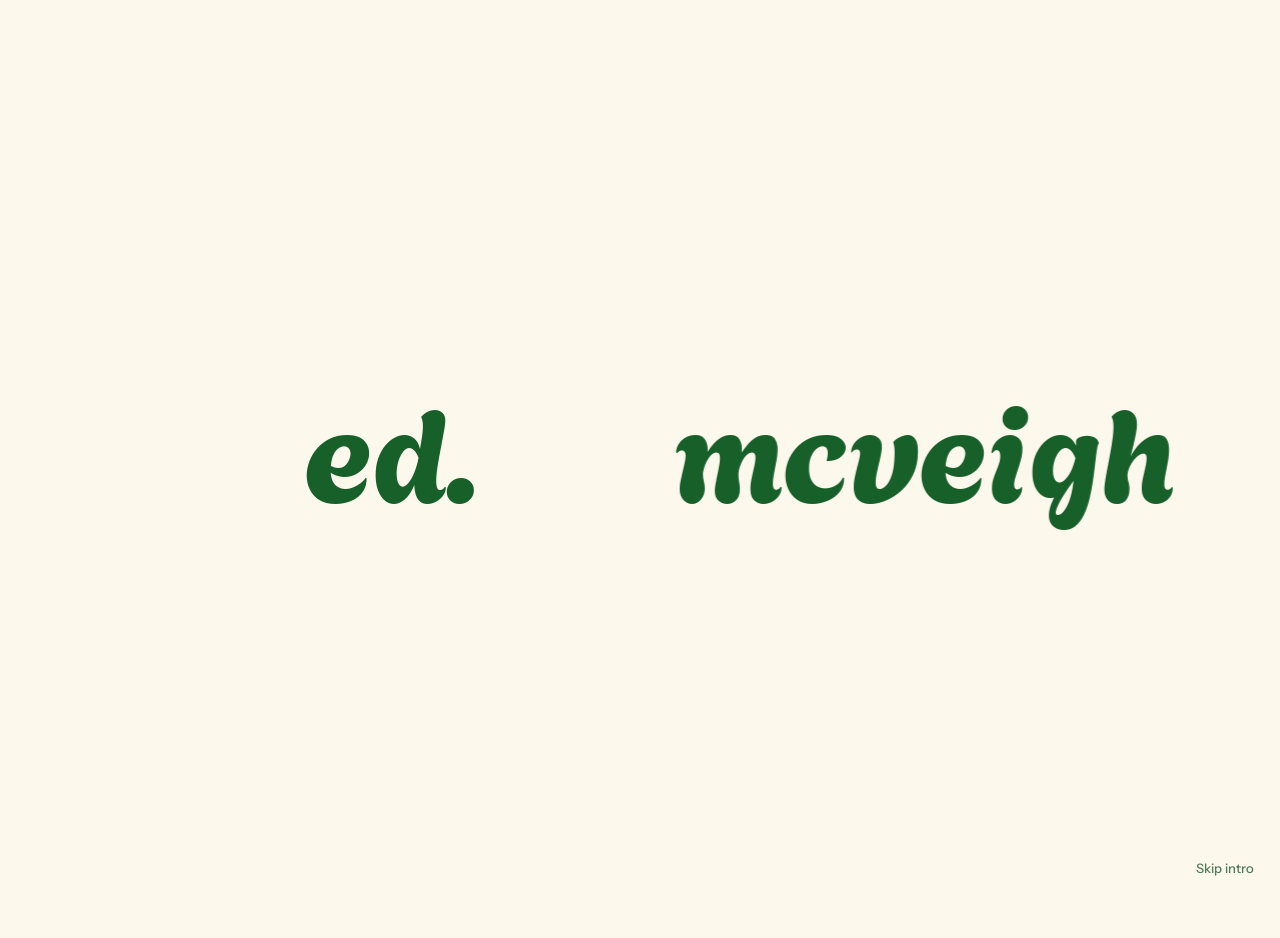
==== landing/index.html @ 10113ff4 "Links page: logo back to the size and spot the intro's flying e. used to park at Co-Authored-By: Cla" ====
<!doctype html>
<html lang="en">
<head>
<meta charset="utf-8">
<meta name="viewport" content="width=device-width, initial-scale=1, viewport-fit=cover">
<title>ed.mcveigh</title>
<meta name="description" content="ed.mcveigh: hand-drawn Philly stickers, original paintings and custom house portraits, made in Philadelphia.">
<link rel="icon" href="favicon.ico" sizes="any">
<link rel="icon" href="brand/favicon-32.png" type="image/png" sizes="32x32">
<link rel="apple-touch-icon" href="brand/apple-touch-icon.png">
<meta name="theme-color" content="#18602a">
<meta property="og:type" content="website">
<meta property="og:site_name" content="ed.mcveigh">
<meta property="og:title" content="ed.mcveigh">
<meta property="og:description" content="Hand-drawn Philly stickers, original paintings and custom house portraits. Made in Philadelphia.">
<meta property="og:url" content="https://edmcveigh.com/">
<meta property="og:image" content="https://edmcveigh.com/brand/og-image.png">
<meta property="og:image:width" content="1200">
<meta property="og:image:height" content="630">
<meta name="twitter:card" content="summary_large_image">
<style>:root{box-sizing:border-box;padding-top:env(safe-area-inset-top,0px);padding-bottom:env(safe-area-inset-bottom,0px)}[hidden]{display:none!important}</style>
<link rel="preconnect" href="https://fonts.googleapis.com">
<link rel="preconnect" href="https://fonts.gstatic.com" crossorigin>
<link rel="stylesheet" href="https://fonts.googleapis.com/css2?family=Agbalumo&family=Instrument+Sans:wght@400;500;600&display=swap">
<script>
  // hide the page content until the intro hands over (only when the intro will actually run)
  if (!matchMedia('(prefers-reduced-motion: reduce)').matches) document.documentElement.classList.add('intro');
  // pick light or dark before anything paints: saved choice, else the viewer's own setting
  (() => {
    let m = null;
    try { m = localStorage.getItem('edm-mode'); } catch (e) {}
    if (m !== 'light' && m !== 'dark') {
      const host = document.documentElement.getAttribute('data-theme');
      m = host === 'dark' || host === 'light' ? host : (matchMedia('(prefers-color-scheme: dark)').matches ? 'dark' : 'light');
    }
    document.documentElement.dataset.mode = m;
  })();
</script>
<style>
/* Layout: a single narrow column of link rows under a corner logo; the crash intro plays over it first. Brand look, single theme by choice. */
:root {
  --cream: #fcf8ec;                            /* page background */
  --ink: #18602a;                              /* lettering, borders, icons */
  --ink-soft: #4f7a58;
  --shadow: rgba(24, 96, 42, .16);
  --shadow-lift: rgba(24, 96, 42, .32);
  --line: #d9e3d2;
  --tint: #f1f1e0;
  --display: "Agbalumo", "Cooper Black", Georgia, serif;
  --ui: "Instrument Sans", system-ui, -apple-system, sans-serif;
  /* layout: the logo hugs the top-left corner; content starts indented to its right */
  --edge: clamp(20px, 4vw, 64px);              /* logo's distance from the page edge */
  --inset: clamp(18px, 6vw, 56px);            /* content always sits this far inside the logo / Philadelphia edges */
  --logo-h: clamp(44px, 4.5vw, 60px);          /* logo slot height; the e is ~82% of it */
  color-scheme: light;
}
/* dark mode: maroon and sky blue */
:root[data-mode="dark"] {
  --cream: #2b0610;
  --ink: #86d8ef;
  --ink-soft: #79b3c7;
  --line: #4a2230;
  --tint: #3a0d19;
  --shadow: rgba(0, 0, 0, .35);
  --shadow-lift: rgba(0, 0, 0, .55);
  color-scheme: dark;
}
* { box-sizing: border-box; }
html, body { margin: 0; }
body {
  background: var(--cream);
  color: var(--ink);
  font-family: var(--ui);
  font-size: 16px;
  line-height: 1.5;
  min-height: 100svh;
}
.intro body { overflow: hidden; }

header {
  display: flex; align-items: center; justify-content: space-between;
  padding-block: 22px 0; padding-inline: var(--edge);
}
.header-right { display: flex; align-items: center; gap: 14px; }
.mode {
  display: grid; place-items: center; width: 40px; height: 40px; padding: 0;
  border: 2px solid var(--ink); border-radius: 4px; background: transparent; color: var(--ink); cursor: pointer;
  transition: transform .2s cubic-bezier(.2,.7,.2,1), background .2s, color .2s;
}
.mode:hover, .mode:focus-visible { transform: translateY(-2px); background: var(--ink); color: var(--cream); outline: none; }
.mode svg { width: 20px; height: 20px; }
.mode .moon { display: block; } .mode .sun { display: none; }
:root[data-mode="dark"] .mode .moon { display: none; } :root[data-mode="dark"] .mode .sun { display: block; }
body { transition: background .35s ease, color .35s ease; }
.logo-slot { position: relative; display: block; height: var(--logo-h); width: calc(var(--logo-h) * 1.3); border-radius: 10px; }
.logo-slot:focus-visible { outline: 2px solid var(--ink); outline-offset: 6px; }
.logo-static {
  /* sized and centred like the intro's flying "e.": the e is ~82% of the slot's height (its ink is 0.53em tall),
     and the middle of its ink (0.708em below the top of the text box) sits on the slot's centre line */
  position: absolute; left: 50%; top: 50%; white-space: nowrap;
  font-family: var(--display); font-size: calc(var(--logo-h) * 0.82 / 0.53); line-height: 1; color: var(--ink); text-decoration: none;
  transform: translate(-50%, -0.67em);
}
.logo-static .e { display: inline-block; transform: rotate(-9deg); transform-origin: 10% 85%; }
.logo-static .d { display: inline-block; margin-left: 0.08em; transform: translateY(-0.095em); }
.place { font-size: 13px; letter-spacing: .08em; text-transform: uppercase; color: var(--ink-soft); }

/* content sits inside the logo/Philadelphia margins, centred on the page */
main {
  padding-inline: calc(var(--edge) + var(--inset)); padding-block: 40px 64px;
  display: flex; flex-direction: column; align-items: center; gap: 28px;
}
.who { width: 100%; max-width: 520px; }
@media (min-width: 600px) and (max-width: 1024px) { .who { max-width: min(520px, 60vw); } }
.who h1 {
  font-family: var(--display); font-weight: 400;
  font-size: clamp(34px, 8vw, 46px); line-height: 1.05; margin: 0 0 10px;
  text-wrap: balance;
}
.who p { margin: 0; color: var(--ink-soft); font-size: 17px; }

/* one shared column: every button is the same width, never narrower than the longest label */
.links { width: 100%; list-style: none; margin: 0; padding: 0; display: grid; grid-template-columns: minmax(max-content, 440px); justify-content: center; gap: 12px; max-width: 100%; }
.links a, .links .soon {
  display: grid; grid-template-columns: 1fr auto; align-items: center; gap: 4px 16px;
  padding: 16px 20px; border: 2px solid var(--ink); border-radius: 4px;
  white-space: nowrap;
  color: var(--ink); text-decoration: none; background: var(--cream);
  box-shadow: 0 2px 4px var(--shadow);
  transition: background .18s, color .18s, border-color .3s, transform .22s cubic-bezier(.2,.7,.2,1), box-shadow .22s cubic-bezier(.2,.7,.2,1);
}
.links a:hover, .links a:focus-visible { background: var(--ink); color: var(--cream); transform: translateY(-4px); box-shadow: 0 10px 18px -6px var(--shadow-lift); outline: none; }
.links a:active { transform: translateY(-1px); box-shadow: 0 2px 4px var(--shadow); }
.links a:hover .sub, .links a:focus-visible .sub { color: var(--cream); opacity: .8; }
.links .soon { border-style: dashed; box-shadow: none; opacity: .65; cursor: default; }
.links .label { font-weight: 600; font-size: 18px; min-width: 0; }
.links .sub { grid-column: 1; font-size: 14px; color: var(--ink-soft); }
.links .arrow { grid-row: 1 / span 2; grid-column: 2; font-size: 22px; transition: transform .18s; }
.links a:hover .arrow { transform: translateX(4px); }

@media (max-width: 480px) { .links a, .links .soon { padding-inline: 16px; gap: 4px 12px; } .links .sub { font-size: 13px; } .links .label { font-size: 17px; } }
@media (max-width: 380px) { :root { --edge: 16px; --inset: 12px; } .links a, .links .soon { padding-inline: 12px; gap: 4px 10px; } }

footer {
  display: flex; flex-direction: column; align-items: center; gap: 14px;
  font-size: 13px; color: var(--ink-soft); text-align: center;
  padding-block: 0 36px; padding-inline: var(--edge);
}
.social { list-style: none; margin: 0; padding: 0; display: flex; flex-wrap: wrap; justify-content: center; gap: 10px; }
.social a {
  display: grid; place-items: center; width: 44px; height: 44px; border-radius: 4px;
  color: var(--ink); text-decoration: none;
  transition: transform .2s cubic-bezier(.2,.7,.2,1), background .2s, color .2s;
}
.social svg { height: 22px; width: 22px; }
.social a:hover, .social a:focus-visible { transform: translateY(-3px); background: var(--ink); color: var(--cream); outline: none; }
.copy { margin: 0; }


/* content reveal after the intro */
.intro .reveal { opacity: 0; transform: translateY(16px); }
.reveal { transition: opacity .6s cubic-bezier(.2,.7,.2,1), transform .6s cubic-bezier(.2,.7,.2,1); transition-delay: calc(var(--d, 0) * 70ms); }
.intro.show .reveal { opacity: 1; transform: none; }
.intro .logo-static { visibility: hidden; }

/* intro layers */
.overlay { position: fixed; inset: 0; z-index: 20; background: var(--cream); overflow: hidden; transition: opacity .5s ease; }
.overlay.gone { opacity: 0; pointer-events: none; }
.word { position: absolute; left: 0; top: 0; font-family: var(--display); line-height: 1; letter-spacing: -0.01em; white-space: nowrap; color: var(--ink); }
.ch { display: inline-block; transform-origin: 50% 60%; will-change: transform, opacity; }
.spark { position: absolute; left: 0; top: 0; border-radius: 50%; background: var(--ink); pointer-events: none; }
.hero { position: absolute; left: 0; top: 0; z-index: 30; font-family: var(--display); line-height: 1; color: var(--ink); pointer-events: none; will-change: transform; }
.skip {
  position: fixed; right: 16px; bottom: calc(16px + env(safe-area-inset-bottom, 0px)); z-index: 40;
  font: 500 13px var(--ui); color: var(--ink-soft); background: transparent; border: 0; padding: 8px 10px; cursor: pointer;
}
.skip:focus-visible { outline: 2px solid var(--ink); border-radius: 8px; }
</style>
</head>
<body>


<header>
  <a class="logo-slot" id="logoSlot" href="#top" aria-label="ed.mcveigh, back to top">
    <span class="logo-static" id="logoStatic" aria-hidden="true"><span class="e">e</span><span class="d">.</span></span>
  </a>
  <div class="header-right reveal" style="--d:0">
    <button class="mode" id="modeToggle" type="button" aria-label="Switch to dark mode" title="Switch to dark mode">
      <svg class="moon" viewBox="0 0 24 24" aria-hidden="true"><path fill="currentColor" d="M20.5 14.6A8.5 8.5 0 0 1 9.4 3.5a8.5 8.5 0 1 0 11.1 11.1z"/></svg>
      <svg class="sun" viewBox="0 0 24 24" aria-hidden="true"><g fill="none" stroke="currentColor" stroke-width="2.2" stroke-linecap="round"><circle cx="12" cy="12" r="4.2" fill="currentColor" stroke="none"/><path d="M12 2.5v2.2M12 19.3v2.2M2.5 12h2.2M19.3 12h2.2M5.3 5.3l1.6 1.6M17.1 17.1l1.6 1.6M5.3 18.7l1.6-1.6M17.1 6.9l1.6-1.6"/></g></svg>
    </button>
    <span class="place">Philadelphia</span>
  </div>
</header>

<main id="top">
  <section class="who">
    <h1 class="reveal" style="--d:1">ed.mcveigh</h1>
    <p class="reveal" style="--d:2">Artist and designer. Hand-drawn stickers for your stuff, one-of-a-kind art for your walls.</p>
  </section>

  <ul class="links" id="links"></ul>
</main>

<footer class="reveal" style="--d:9">
  <ul class="social" aria-label="Elsewhere">
    <li><a href="https://www.instagram.com/ed.mcveigh/" target="_blank" rel="noopener" aria-label="Instagram" title="Instagram"><svg aria-hidden="true" focusable="false" fill="currentColor" xmlns="http://www.w3.org/2000/svg" viewBox="0 0 448 512"><!--! Font Awesome Free 6.7.2 by @fontawesome - https://fontawesome.com License - https://fontawesome.com/license/free (Icons: CC BY 4.0, Fonts: SIL OFL 1.1, Code: MIT License) Copyright 2024 Fonticons, Inc. --><path d="M224.1 141c-63.6 0-114.9 51.3-114.9 114.9s51.3 114.9 114.9 114.9S339 319.5 339 255.9 287.7 141 224.1 141zm0 189.6c-41.1 0-74.7-33.5-74.7-74.7s33.5-74.7 74.7-74.7 74.7 33.5 74.7 74.7-33.6 74.7-74.7 74.7zm146.4-194.3c0 14.9-12 26.8-26.8 26.8-14.9 0-26.8-12-26.8-26.8s12-26.8 26.8-26.8 26.8 12 26.8 26.8zm76.1 27.2c-1.7-35.9-9.9-67.7-36.2-93.9-26.2-26.2-58-34.4-93.9-36.2-37-2.1-147.9-2.1-184.9 0-35.8 1.7-67.6 9.9-93.9 36.1s-34.4 58-36.2 93.9c-2.1 37-2.1 147.9 0 184.9 1.7 35.9 9.9 67.7 36.2 93.9s58 34.4 93.9 36.2c37 2.1 147.9 2.1 184.9 0 35.9-1.7 67.7-9.9 93.9-36.2 26.2-26.2 34.4-58 36.2-93.9 2.1-37 2.1-147.8 0-184.8zM398.8 388c-7.8 19.6-22.9 34.7-42.6 42.6-29.5 11.7-99.5 9-132.1 9s-102.7 2.6-132.1-9c-19.6-7.8-34.7-22.9-42.6-42.6-11.7-29.5-9-99.5-9-132.1s-2.6-102.7 9-132.1c7.8-19.6 22.9-34.7 42.6-42.6 29.5-11.7 99.5-9 132.1-9s102.7-2.6 132.1 9c19.6 7.8 34.7 22.9 42.6 42.6 11.7 29.5 9 99.5 9 132.1s2.7 102.7-9 132.1z"/></svg></a></li>
    <li><a href="https://www.threads.com/@ed.mcveigh" target="_blank" rel="noopener" aria-label="Threads" title="Threads"><svg aria-hidden="true" focusable="false" fill="currentColor" xmlns="http://www.w3.org/2000/svg" viewBox="0 0 448 512"><!--! Font Awesome Free 6.7.2 by @fontawesome - https://fontawesome.com License - https://fontawesome.com/license/free (Icons: CC BY 4.0, Fonts: SIL OFL 1.1, Code: MIT License) Copyright 2024 Fonticons, Inc. --><path d="M331.5 235.7c2.2 .9 4.2 1.9 6.3 2.8c29.2 14.1 50.6 35.2 61.8 61.4c15.7 36.5 17.2 95.8-30.3 143.2c-36.2 36.2-80.3 52.5-142.6 53h-.3c-70.2-.5-124.1-24.1-160.4-70.2c-32.3-41-48.9-98.1-49.5-169.6V256v-.2C17 184.3 33.6 127.2 65.9 86.2C102.2 40.1 156.2 16.5 226.4 16h.3c70.3 .5 124.9 24 162.3 69.9c18.4 22.7 32 50 40.6 81.7l-40.4 10.8c-7.1-25.8-17.8-47.8-32.2-65.4c-29.2-35.8-73-54.2-130.5-54.6c-57 .5-100.1 18.8-128.2 54.4C72.1 146.1 58.5 194.3 58 256c.5 61.7 14.1 109.9 40.3 143.3c28 35.6 71.2 53.9 128.2 54.4c51.4-.4 85.4-12.6 113.7-40.9c32.3-32.2 31.7-71.8 21.4-95.9c-6.1-14.2-17.1-26-31.9-34.9c-3.7 26.9-11.8 48.3-24.7 64.8c-17.1 21.8-41.4 33.6-72.7 35.3c-23.6 1.3-46.3-4.4-63.9-16c-20.8-13.8-33-34.8-34.3-59.3c-2.5-48.3 35.7-83 95.2-86.4c21.1-1.2 40.9-.3 59.2 2.8c-2.4-14.8-7.3-26.6-14.6-35.2c-10-11.7-25.6-17.7-46.2-17.8H227c-16.6 0-39 4.6-53.3 26.3l-34.4-23.6c19.2-29.1 50.3-45.1 87.8-45.1h.8c62.6 .4 99.9 39.5 103.7 107.7l-.2 .2zm-156 68.8c1.3 25.1 28.4 36.8 54.6 35.3c25.6-1.4 54.6-11.4 59.5-73.2c-13.2-2.9-27.8-4.4-43.4-4.4c-4.8 0-9.6 .1-14.4 .4c-42.9 2.4-57.2 23.2-56.2 41.8l-.1 .1z"/></svg></a></li>
    <li><a href="https://www.facebook.com/ed.mcveigh.9" target="_blank" rel="noopener" aria-label="Facebook" title="Facebook"><svg aria-hidden="true" focusable="false" fill="currentColor" xmlns="http://www.w3.org/2000/svg" viewBox="0 0 320 512"><!--! Font Awesome Free 6.7.2 by @fontawesome - https://fontawesome.com License - https://fontawesome.com/license/free (Icons: CC BY 4.0, Fonts: SIL OFL 1.1, Code: MIT License) Copyright 2024 Fonticons, Inc. --><path d="M80 299.3V512H196V299.3h86.5l18-97.8H196V166.9c0-51.7 20.3-71.5 72.7-71.5c16.3 0 29.4 .4 37 1.2V7.9C291.4 4 256.4 0 236.2 0C129.3 0 80 50.5 80 159.4v42.1H14v97.8H80z"/></svg></a></li>
    <li><a href="https://www.etsy.com/shop/EdMcveighArt" target="_blank" rel="noopener" aria-label="Etsy" title="Etsy"><svg aria-hidden="true" focusable="false" fill="currentColor" xmlns="http://www.w3.org/2000/svg" viewBox="0 0 384 512"><!--! Font Awesome Free 6.7.2 by @fontawesome - https://fontawesome.com License - https://fontawesome.com/license/free (Icons: CC BY 4.0, Fonts: SIL OFL 1.1, Code: MIT License) Copyright 2024 Fonticons, Inc. --><path d="M384 348c-1.75 10.75-13.75 110-15.5 132-117.879-4.299-219.895-4.743-368.5 0v-25.5c45.457-8.948 60.627-8.019 61-35.25 1.793-72.322 3.524-244.143 0-322-1.029-28.46-12.13-26.765-61-36v-25.5c73.886 2.358 255.933 8.551 362.999-3.75-3.5 38.25-7.75 126.5-7.75 126.5H332C320.947 115.665 313.241 68 277.25 68h-137c-10.25 0-10.75 3.5-10.75 9.75V241.5c58 .5 88.5-2.5 88.5-2.5 29.77-.951 27.56-8.502 40.75-65.251h25.75c-4.407 101.351-3.91 61.829-1.75 160.25H257c-9.155-40.086-9.065-61.045-39.501-61.5 0 0-21.5-2-88-2v139c0 26 14.25 38.25 44.25 38.25H263c63.636 0 66.564-24.996 98.751-99.75H384z"/></svg></a></li>
  </ul>
  <p class="copy" id="policiesLine" hidden><a id="policiesLink" href="https://shop.edmcveigh.com/#policies" style="color:inherit">Shop policies</a></p>
  <p class="copy">© ed.mcveigh · Icons by <a href="https://fontawesome.com" target="_blank" rel="noopener" style="color:inherit">Font Awesome</a></p>
</footer>

<script>
/* ---------- Your links: replace each "#" with the real address ---------- */
// The shop's address. While previewing on the pages.dev address, links go to the preview shop instead.
// ---- The one switch: false = links go to Etsy (today). Set to true when shop.edmcveigh.com launches. ----
const SHOP_LIVE = false;

const SHOP = location.hostname.endsWith('pages.dev') ? 'https://edmcveigh-shop.pages.dev' : 'https://shop.edmcveigh.com';
const ETSY = 'https://www.etsy.com/shop/EdMcveighArt';
if (SHOP_LIVE) {
  document.getElementById('policiesLink').href = SHOP + '/#policies';
  document.getElementById('policiesLine').hidden = false;
}

const LINKS = SHOP_LIVE ? [
  { label: 'Sticker shop',    sub: 'Glossy, waterproof, die-cut',         href: SHOP + '/#stickers' },
  { label: 'Original art',    sub: 'One-of-a-kind gouache paintings',     href: SHOP + '/#originals' },
  { label: 'House portraits', sub: 'Commission a portrait of your home',  href: SHOP + '/#portraits' },
  { label: 'Shop on Etsy',    sub: 'Prefer Etsy? Same stickers and art',  href: ETSY, external: true },
  { label: 'Wholesale',       sub: 'Faire · for shops and stockists',     href: 'https://faire.com/direct/edmcveighart', external: true },
  // not live yet: set soon to false (or delete the line) once design.edmcveigh.com is up
  { label: 'Portfolio',       sub: 'Design work · coming soon',           href: 'https://design.edmcveigh.com', soon: true },
] : [
  { label: 'Sticker shop',    sub: 'Etsy · glossy, waterproof, die-cut',  href: ETSY + '?section_id=60578830', external: true },
  { label: 'Original art',    sub: 'Etsy · one-of-a-kind pieces',         href: ETSY + '?section_id=52131764', external: true },
  { label: 'House portraits', sub: 'Commission a portrait of your home',  href: 'https://www.etsy.com/listing/4587496463', external: true },
  { label: 'Wholesale',       sub: 'Faire · for shops and stockists',     href: 'https://faire.com/direct/edmcveighart', external: true },
  { label: 'Portfolio',       sub: 'Design work · coming soon',           href: 'https://design.edmcveigh.com', soon: true },
];

const list = document.getElementById('links');
LINKS.forEach((l, i) => {
  const li = document.createElement('li');
  li.className = 'reveal'; li.style.setProperty('--d', 3 + i);
  li.innerHTML = l.soon
    ? `<span class="soon" aria-disabled="true"><span class="label"></span><span class="sub"></span><span class="arrow" aria-hidden="true">·</span></span>`
    : `<a href="${l.href}"${l.external ? ' target="_blank" rel="noopener"' : ''}><span class="label"></span><span class="sub"></span><span class="arrow" aria-hidden="true">→</span></a>`;
  li.querySelector('.label').textContent = l.label;
  li.querySelector('.sub').textContent = l.sub;
  list.appendChild(li);
});

/* ---------- Light / dark toggle ---------- */
(() => {
  const btn = document.getElementById('modeToggle');
  const root = document.documentElement;
  const label = () => {
    const next = root.dataset.mode === 'dark' ? 'light' : 'dark';
    btn.setAttribute('aria-label', `Switch to ${next} mode`); btn.title = `Switch to ${next} mode`;
  };
  label();
  btn.addEventListener('click', () => {
    root.dataset.mode = root.dataset.mode === 'dark' ? 'light' : 'dark';
    try { localStorage.setItem('edm-mode', root.dataset.mode); } catch (e) {}
    label();
  });
})();

/* ---------- Intro: the crash, then "e." flies up into the logo spot ---------- */
(() => {
  const root = document.documentElement;
  if (!root.classList.contains('intro')) return;

  const slot = document.getElementById('logoSlot');
  const logoStatic = document.getElementById('logoStatic');
  const rand = (a, b) => a + Math.random() * (b - a);
  const kick = m => (Math.random() < 0.5 ? -1 : 1) * rand(0.4 * m, m);
  const clamp = (v, a, b) => Math.max(a, Math.min(b, v));
  const easeOut = x => 1 - Math.pow(1 - x, 3);
  const easeInOut = x => x < 0.5 ? 4 * x * x * x : 1 - Math.pow(-2 * x + 2, 3) / 2;
  const knock = (u, amp) => u <= 0 ? 0 : (u < 0.03 ? -amp * u / 0.03 : -amp * Math.exp(-11 * (u - 0.03)) * Math.cos(20 * (u - 0.03)));
  const squash = (u, amt) => u <= 0 ? 0 : amt * Math.exp(-22 * u);
  const env = (u, k) => u <= 0 ? 0 : (u < 0.025 ? u / 0.025 : Math.exp(-k * (u - 0.025)));
  const set = (el, x, y, r, sx, sy, o = 1) => { el.style.transform = `translate(${x}px, ${y}px) rotate(${r}deg) scale(${sx}, ${sy})`; el.style.opacity = o; };

  // timeline in animation seconds (real = anim / SPEED)
  const SPEED = 0.75;
  const A = 0.35, B = 0.72, C = 0.86, D = 1.04, E = 1.15, Ex = E + 0.07;
  const F0 = E + 0.95, F1 = F0 + 0.6;    // fly to the corner
  const EG = 1.4, TILT = 9, ZC = 1.7;    // e grows at impact; group zoom while centred

  const overlay = document.createElement('div'); overlay.className = 'overlay';
  const word = document.createElement('div'); word.className = 'word'; word.setAttribute('aria-hidden', 'true');
  overlay.appendChild(word);
  const hero = document.createElement('div'); hero.className = 'hero'; hero.setAttribute('aria-hidden', 'true');
  const skip = document.createElement('button'); skip.className = 'skip'; skip.type = 'button'; skip.textContent = 'Skip intro';
  document.body.append(overlay, hero, skip);

  let letters, sparks = [], st, raf = 0, finished = false;

  function finish() {
    if (finished) return; finished = true;
    cancelAnimationFrame(raf);
    overlay.remove(); skip.remove();
    // the animated "e." has landed exactly where the header logo sits, so swap to the real one
    hero.remove(); logoStatic.style.visibility = 'visible';
    root.classList.add('show');
    setTimeout(() => root.classList.remove('intro'), 1200);
  }
  skip.addEventListener('click', finish);

  function setup() {
    const vw = innerWidth, vh = innerHeight;
    const fs = Math.min(132, (vw - 40) / 6.6, vh / 5);
    word.style.fontSize = fs + 'px';
    const text = 'ed.mcveigh', chars = [...text], dotIdx = chars.indexOf('.');
    letters = chars.map((ch, i) => {
      const el = document.createElement('span'); el.className = 'ch'; el.textContent = ch; word.appendChild(el);
      return { el, role: i === 0 ? 'keep' : i === dotIdx ? 'dot' : i > dotIdx ? 'tail' : 'fly' };
    });
    const ww = word.getBoundingClientRect().width;
    word.style.left = (vw - ww) / 2 + 'px';
    word.style.top = (vh / 2 - fs * 0.55) + 'px';

    const keep = letters[0], dot = letters[dotIdx], firstTail = letters[dotIdx + 1];
    const hitR = firstTail.el.getBoundingClientRect();
    const hit = { x: hitR.left, y: hitR.top + hitR.height * 0.55 };
    letters.forEach((l, i) => {
      const r = l.el.getBoundingClientRect();
      const ang = Math.atan2(r.top + r.height / 2 - hit.y + rand(-0.6, 0.6) * fs, r.left + r.width / 2 - hit.x) + rand(-1.6, 1.6);
      const v = rand(8, 17) * fs;
      l.vx = Math.cos(ang) * v; l.vy = Math.sin(ang) * v - rand(2, 6) * fs;
      l.vr = rand(-650, 650); l.grow = rand(-0.25, 0.45);
      l.j1 = { x: kick(0.11), y: kick(0.22), r: kick(22) };
      l.j2 = { x: kick(0.12), y: kick(0.24), r: kick(26) };
      l.cdir = i > dotIdx ? -(i - dotIdx) : (dotIdx - i);
      l.px = l.py = l.pr = 0;
    });

    // "e." moves into its own layer so it can zoom and fly without dragging the other letters along
    hero.style.fontSize = fs + 'px';
    hero.style.left = word.style.left; hero.style.top = word.style.top;
    const w0 = word.getBoundingClientRect();
    [keep, dot].forEach(l => {
      const r = l.el.getBoundingClientRect(), c = l.el.cloneNode(true);
      c.style.position = 'absolute'; c.style.left = (r.left - w0.left) + 'px'; c.style.top = (r.top - w0.top) + 'px';
      hero.appendChild(c); l.el.style.visibility = 'hidden'; l.el = c;
    });
    const kr = keep.el.getBoundingClientRect(), dotLeft = dot.el.getBoundingClientRect().left;
    const dotTarget = gr => (kr.left + kr.width * gr * 0.97 + fs * 0.06 * gr) - dotLeft;
    const dotLift = kr.width * EG * Math.sin(TILT * Math.PI / 180) * 0.75 + fs * 0.03;
    keep.el.style.transformOrigin = '10% 85%'; dot.el.style.transformOrigin = '0% 85%';

    // where "e." sits at rest, so zooms and flights can aim at its centre
    set(keep.el, 0, 0, -TILT, EG, EG); set(dot.el, dotTarget(EG), -dotLift, 0, EG, EG);
    const a = keep.el.getBoundingClientRect(), b = dot.el.getBoundingClientRect(), hr = hero.getBoundingClientRect();
    const cx = (Math.min(a.left, b.left) + Math.max(a.right, b.right)) / 2;
    const cy = (Math.min(a.top, b.top) + Math.max(a.bottom, b.bottom)) / 2;
    keep.el.style.transform = dot.el.style.transform = '';
    hero.style.transformOrigin = `${cx - hr.left}px ${cy - hr.top}px`;

    // the text box sits off the visible ink; these ratios (measured from the font) re-centre on the ink
    const ink = s => ({ x: 0.058 * fs * EG * s, y: 0.207 * fs * EG * s, h: 0.53 * fs * EG * s });
    st = { fs, S: fs * 1.5, S2: fs * 0.6, g: fs * 9, hit, keep, dot, dotTarget, dotLift, cx, cy, ink, fired1: false, fired2: false, landed: false };
  }

  // Where the flying "e" must end up: exactly on top of the header's (hidden) logo e,
  // so swapping one for the other at the end is invisible (same as the shop's intro).
  function measureLanding() {
    const logoE = logoStatic.querySelector('.e');
    const sL = parseFloat(getComputedStyle(logoStatic).fontSize) / (st.fs * EG);
    const before = hero.style.transform;
    hero.style.transform = `translate(0px, 0px) scale(${sL})`;
    const a = st.keep.el.getBoundingClientRect(), b = logoE.getBoundingClientRect();
    hero.style.transform = before;
    return { x: b.left - a.left, y: b.top - a.top, s: sL };
  }
  // transform for the hero: k = 0 → centred big, k = 1 → parked on the header logo
  function heroTarget(k) {
    const { cx, cy, ink } = st;
    const cT = { x: innerWidth / 2 - ink(ZC).x - cx, y: innerHeight / 2 - ink(ZC).y - cy, s: ZC };
    if (k <= 0) return cT;
    const lT = st.landing || (st.landing = measureLanding());
    return { x: cT.x + (lT.x - cT.x) * k, y: cT.y + (lT.y - cT.y) * k, s: cT.s + (lT.s - cT.s) * k };
  }
  function placeHero(k) { const t = heroTarget(k); hero.style.transform = `translate(${t.x}px, ${t.y}px) scale(${t.s})`; }

  function burst(n, power) {
    for (let i = 0; i < n; i++) {
      const el = document.createElement('div'); el.className = 'spark';
      const size = rand(0.04, 0.13) * st.fs * power; el.style.width = el.style.height = size + 'px';
      overlay.appendChild(el);
      const a = rand(0, Math.PI * 2), v = rand(4, 13) * st.fs * power;
      sparks.push({ el, x: st.hit.x - size / 2, y: st.hit.y - size / 2, vx: Math.cos(a) * v, vy: Math.sin(a) * v, t0: null, life: rand(0.35, 0.7) });
    }
  }

  function frame(t) {
    const { fs, S, S2, g, dotTarget, dotLift } = st;
    const u1 = t - C, u2 = t - E;
    if (!st.fired1 && t >= C) { st.fired1 = true; burst(5, 0.6); }
    if (!st.fired2 && t >= E) { st.fired2 = true; burst(13, 0.8); }

    let tailX = 0;
    if (t >= A && t < B) tailX = S * easeOut((t - A) / (B - A));
    else if (t >= B && t < C) tailX = S * (1 - Math.pow((t - B) / (C - B), 3));
    else if (t >= C && t < D) tailX = S2 * easeOut((t - C) / (D - C));
    else if (t >= D && t < E) tailX = S2 * (1 - Math.pow((t - D) / (E - D), 2.5));

    const headX = knock(u1, fs * 0.09) * (t < E ? 1 : 0) + knock(u2, fs * 0.2);
    const sq = Math.max(squash(u1, 0.14) * (t < E ? 1 : 0), squash(u2, 0.24));
    const gv = u2 - 0.06;
    const grow = gv > 0 ? 1 + (EG - 1) * (1 - Math.exp(-6 * gv) * Math.cos(11 * gv)) : 1;
    const gp = (grow - 1) / (EG - 1);

    const shake = (u1 > 0 && t < E ? 3 * Math.exp(-16 * u1) : 0) + (u2 > 0 ? 7 * Math.exp(-10 * u2) : 0);
    overlay.style.transform = shake > 0.3 ? `translate(${rand(-1, 1) * shake}px, ${rand(-1, 1) * shake}px)` : '';

    const e1 = env(u1, 5), e2 = env(u2, 8), comp = fs * (0.14 * e1 + 0.2 * e2);
    letters.forEach(l => {
      const j = { x: (l.j1.x * e1 + l.j2.x * e2) * fs + comp * l.cdir, y: (l.j1.y * e1 + l.j2.y * e2) * fs, r: l.j1.r * e1 + l.j2.r * e2 };
      if (l.role === 'keep') { set(l.el, headX + j.x, j.y, headX / fs * 5 + j.r - TILT * gp, (1 - sq) * grow, (1 + sq * 0.7) * grow); return; }
      if (l.role === 'dot') {
        const f = u2 > 0.1 ? 1 - Math.exp(-8 * (u2 - 0.1)) * Math.cos(9 * (u2 - 0.1)) : 0;
        set(l.el, headX + dotTarget(grow) * f + j.x, j.y - dotLift * clamp(gp, 0, 1.1) * f, j.r * 0.5, (1 - sq) * grow, (1 + sq * 0.7) * grow); return;
      }
      if (t < Ex) {
        const base = l.role === 'tail' ? tailX : headX;
        const tsq = l.role === 'tail' ? Math.max(squash(u1, 0.25), squash(u2, 0.3)) : sq;
        l.px = base + j.x; l.py = j.y; l.pr = j.r;
        set(l.el, l.px, l.py, l.pr, 1 - tsq, 1 + tsq * 0.6); return;
      }
      const u = t - Ex, sc = 1 + l.grow * clamp(u * 2, 0, 1);
      set(l.el, l.px + l.vx * u, l.py + l.vy * u + 0.5 * g * u * u, l.pr + l.vr * u, sc, sc, clamp(1.6 - u * 1.6, 0, 1));
    });
    sparks.forEach(p => {
      if (p.t0 === null) p.t0 = t;
      const u = t - p.t0, k = Math.exp(-3 * u);
      set(p.el, p.x + p.vx * (1 - k) / 3, p.y + p.vy * (1 - k) / 3 + 0.5 * g * u * u, 0, 1, 1, clamp(1 - u / p.life, 0, 1));
    });

    // "e." punches to the centre on the second impact…
    const v = u2 - 0.1;
    if (v > 0 && t < F0) {
      const c = heroTarget(0);
      const kp = 1 - (1 + 11 * v) * Math.exp(-11 * v);
      const ks = 1 - Math.exp(-7 * v) * Math.cos(10 * v);
      hero.style.transform = `translate(${c.x * kp}px, ${c.y * kp}px) scale(${1 + (c.s - 1) * ks})`;
    }
    // …then flies up into the corner as the page arrives
    if (t >= F0) {
      const k = easeInOut(clamp((t - F0) / (F1 - F0), 0, 1));
      placeHero(k);
      if (!overlay.classList.contains('gone')) { overlay.classList.add('gone'); root.classList.add('show'); }
      if (k >= 1) { st.landed = true; finish(); return false; }
    }
    return true;
  }

  function start() {
    scrollTo(0, 0);
    setup();
    const t0 = performance.now();
    const loop = now => {
      if (finished) return;
      if (frame((now - t0) / 1000 * SPEED)) raf = requestAnimationFrame(loop);
    };
    raf = requestAnimationFrame(loop);
  }

  const fontReady = document.fonts ? document.fonts.load('80px Agbalumo') : Promise.resolve();
  Promise.race([fontReady, new Promise(r => setTimeout(r, 2000))]).then(() => setTimeout(start, 350));
})();
</script>
<script src="spin-logo.js"></script>
<script>edmSpinLogo(document.getElementById('logoSlot'), document.getElementById('logoStatic'));</script>
</body>
</html>
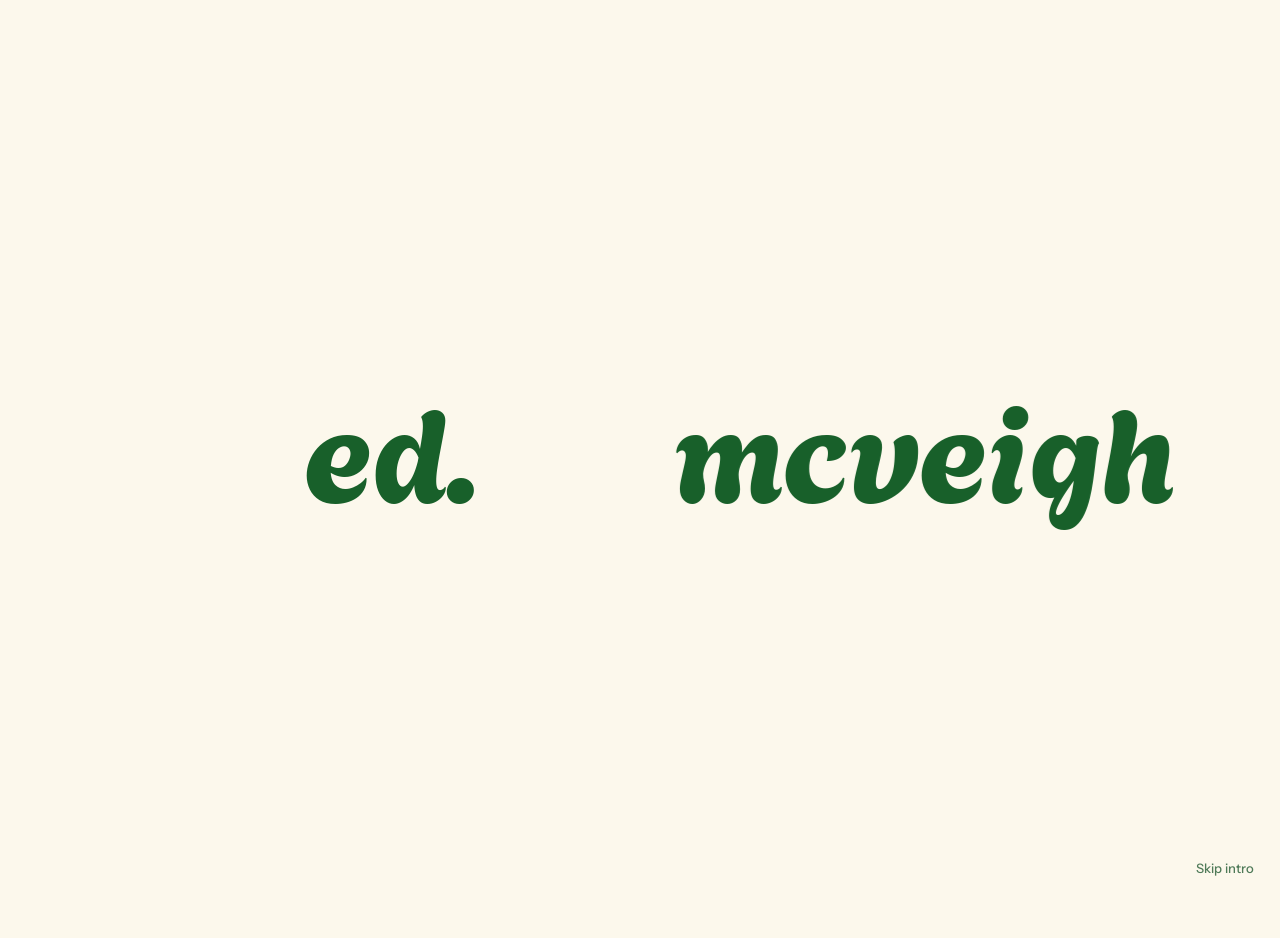
==== commit 913045f3: "Portrait-first front page, guided portrait checkout, cart and checkout hardening, About text - Front" ====
--- a/landing/index.html
+++ b/landing/index.html
@@ -92,7 +92,7 @@
 .mode .moon { display: block; } .mode .sun { display: none; }
 :root[data-mode="dark"] .mode .moon { display: none; } :root[data-mode="dark"] .mode .sun { display: block; }
 body { transition: background .35s ease, color .35s ease; }
-.logo-slot { position: relative; display: block; height: var(--logo-h); width: calc(var(--logo-h) * 1.3); border-radius: 10px; }
+.logo-slot { position: relative; display: block; height: var(--logo-h); width: calc(var(--logo-h) * 1.3); border-radius: 4px; }
 .logo-slot:focus-visible { outline: 2px solid var(--ink); outline-offset: 6px; }
 .logo-static {
   /* sized and centred like the intro's flying "e.": the e is ~82% of the slot's height (its ink is 0.53em tall),
@@ -174,7 +174,7 @@
   position: fixed; right: 16px; bottom: calc(16px + env(safe-area-inset-bottom, 0px)); z-index: 40;
   font: 500 13px var(--ui); color: var(--ink-soft); background: transparent; border: 0; padding: 8px 10px; cursor: pointer;
 }
-.skip:focus-visible { outline: 2px solid var(--ink); border-radius: 8px; }
+.skip:focus-visible { outline: 2px solid var(--ink); border-radius: 4px; }
 </style>
 </head>
 <body>
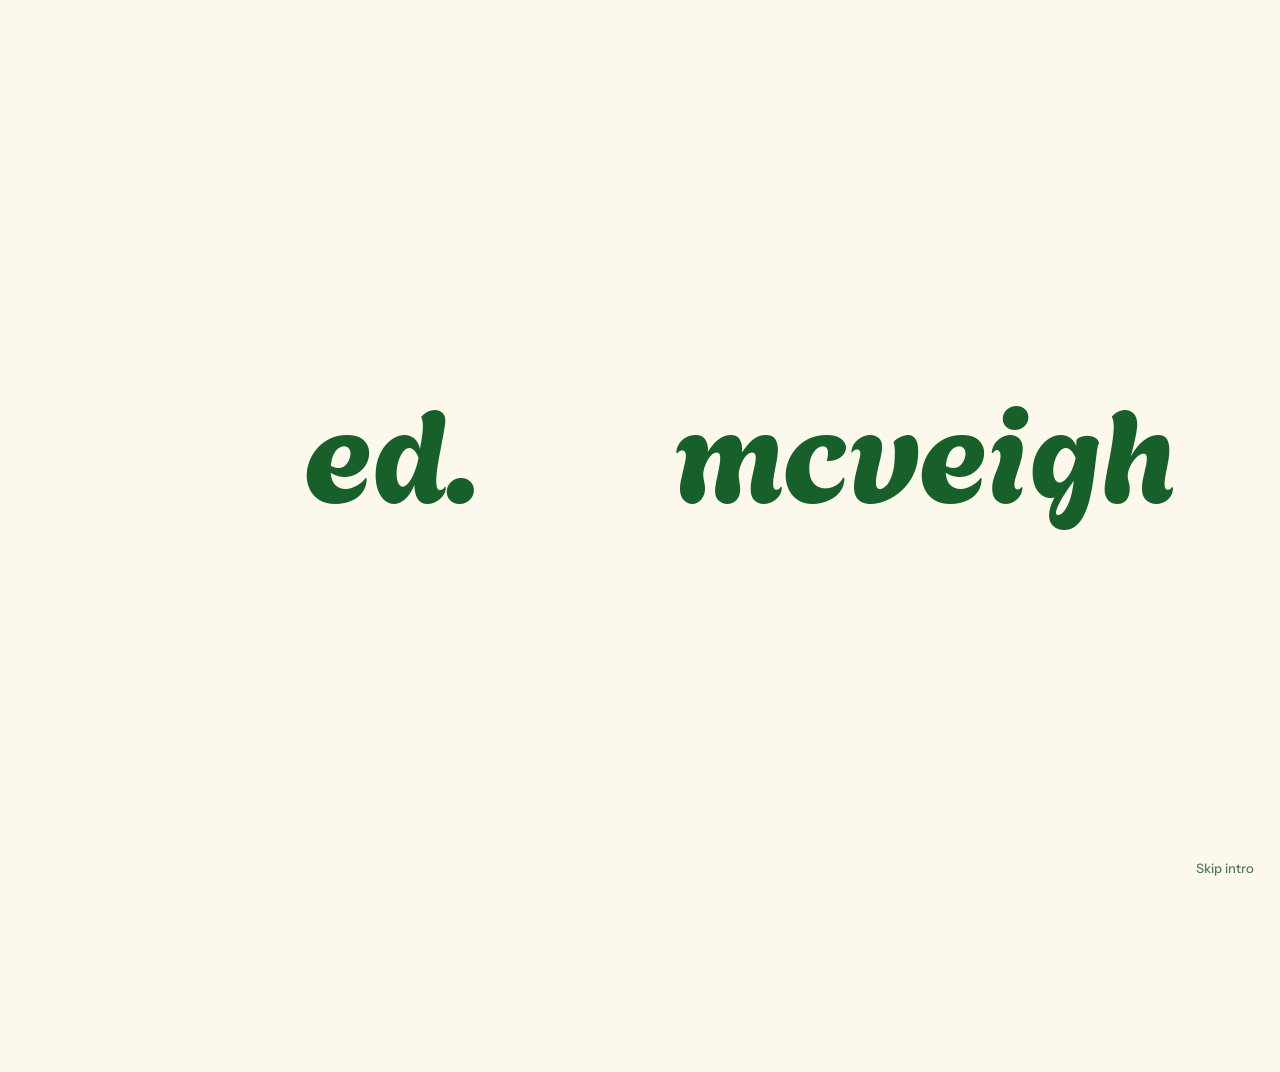
==== commit e1da2545: "Launch: shop indexable, pages.dev redirects to shop.edmcveigh.com, links page points to the shop Co-" ====
--- a/landing/index.html
+++ b/landing/index.html
@@ -216,8 +216,10 @@
 <script>
 /* ---------- Your links: replace each "#" with the real address ---------- */
 // The shop's address. While previewing on the pages.dev address, links go to the preview shop instead.
-// ---- The one switch: false = links go to Etsy (today). Set to true when shop.edmcveigh.com launches. ----
-const SHOP_LIVE = false;
+// ---- The one switch: true = links go to shop.edmcveigh.com (live since Oct 15 2026); false = back to Etsy. ----
+const SHOP_LIVE = true;
+// House portraits: false = the Etsy listing, true = the shop's portrait page.
+const PORTRAITS_ON_SHOP = false;
 
 const SHOP = location.hostname.endsWith('pages.dev') ? 'https://edmcveigh-shop.pages.dev' : 'https://shop.edmcveigh.com';
 const ETSY = 'https://www.etsy.com/shop/EdMcveighArt';
@@ -229,7 +231,7 @@
 const LINKS = SHOP_LIVE ? [
   { label: 'Sticker shop',    sub: 'Glossy, waterproof, die-cut',         href: SHOP + '/#stickers' },
   { label: 'Original art',    sub: 'One-of-a-kind gouache paintings',     href: SHOP + '/#originals' },
-  { label: 'House portraits', sub: 'Commission a portrait of your home',  href: SHOP + '/#portraits' },
+  { label: 'House portraits', sub: 'Commission a portrait of your home',  ...(PORTRAITS_ON_SHOP ? { href: SHOP + '/#portraits' } : { href: 'https://www.etsy.com/listing/4587496463', external: true }) },
   { label: 'Shop on Etsy',    sub: 'Prefer Etsy? Same stickers and art',  href: ETSY, external: true },
   { label: 'Wholesale',       sub: 'Faire · for shops and stockists',     href: 'https://faire.com/direct/edmcveighart', external: true },
   // not live yet: set soon to false (or delete the line) once design.edmcveigh.com is up
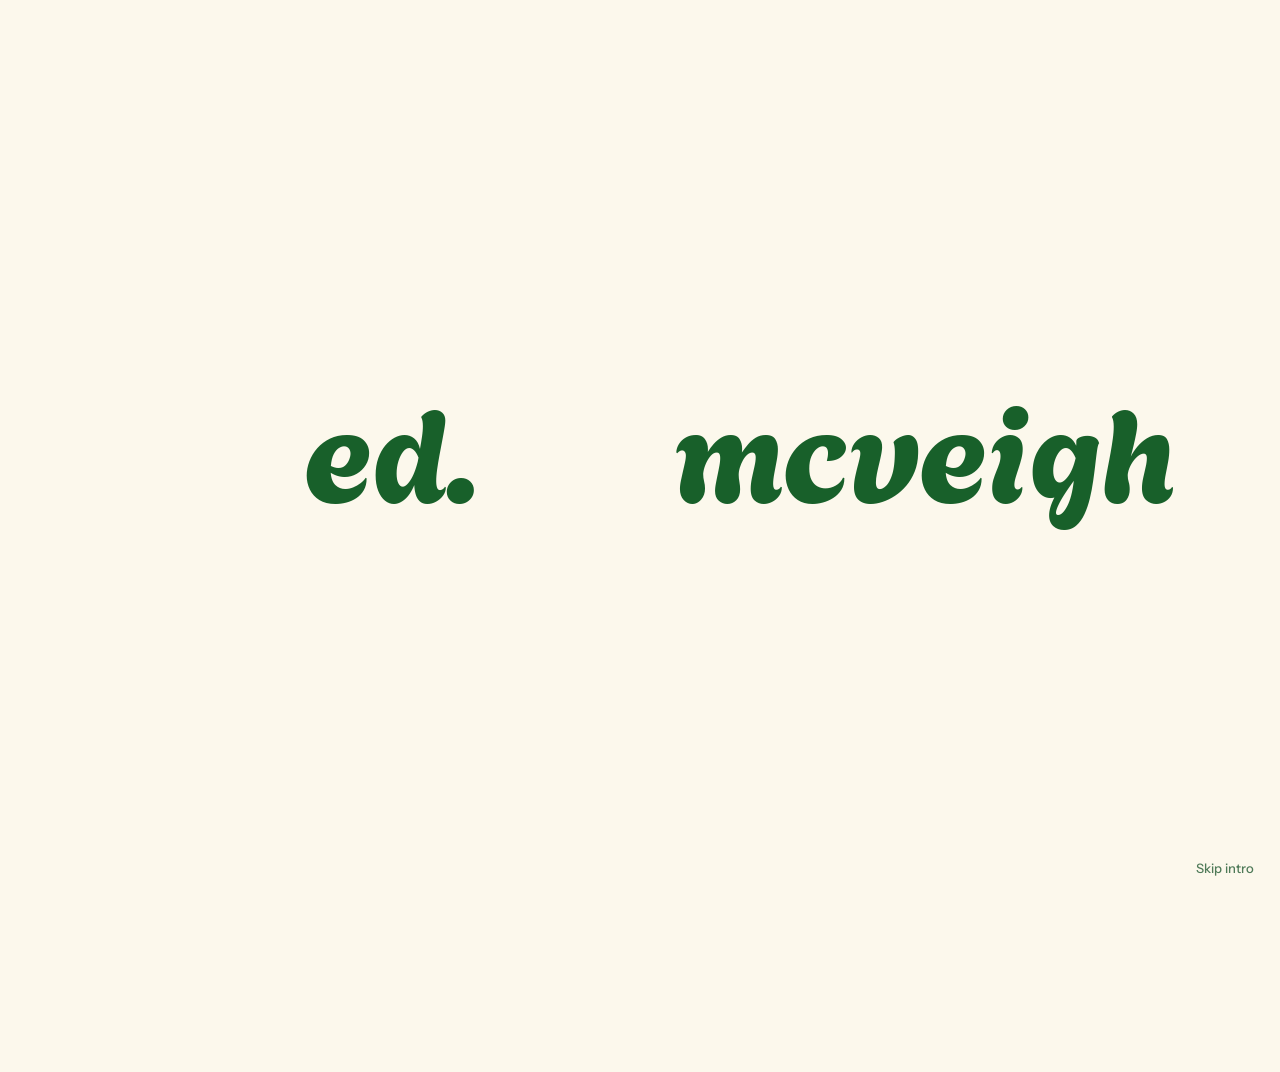
==== commit 76d9cc52: "Links page: House portraits goes to the shop's portrait page Co-Authored-By: Claude Opus 5.5 <norepl" ====
--- a/landing/index.html
+++ b/landing/index.html
@@ -219,7 +219,7 @@
 // ---- The one switch: true = links go to shop.edmcveigh.com (live since Oct 15 2026); false = back to Etsy. ----
 const SHOP_LIVE = true;
 // House portraits: false = the Etsy listing, true = the shop's portrait page.
-const PORTRAITS_ON_SHOP = false;
+const PORTRAITS_ON_SHOP = true;
 
 const SHOP = location.hostname.endsWith('pages.dev') ? 'https://edmcveigh-shop.pages.dev' : 'https://shop.edmcveigh.com';
 const ETSY = 'https://www.etsy.com/shop/EdMcveighArt';
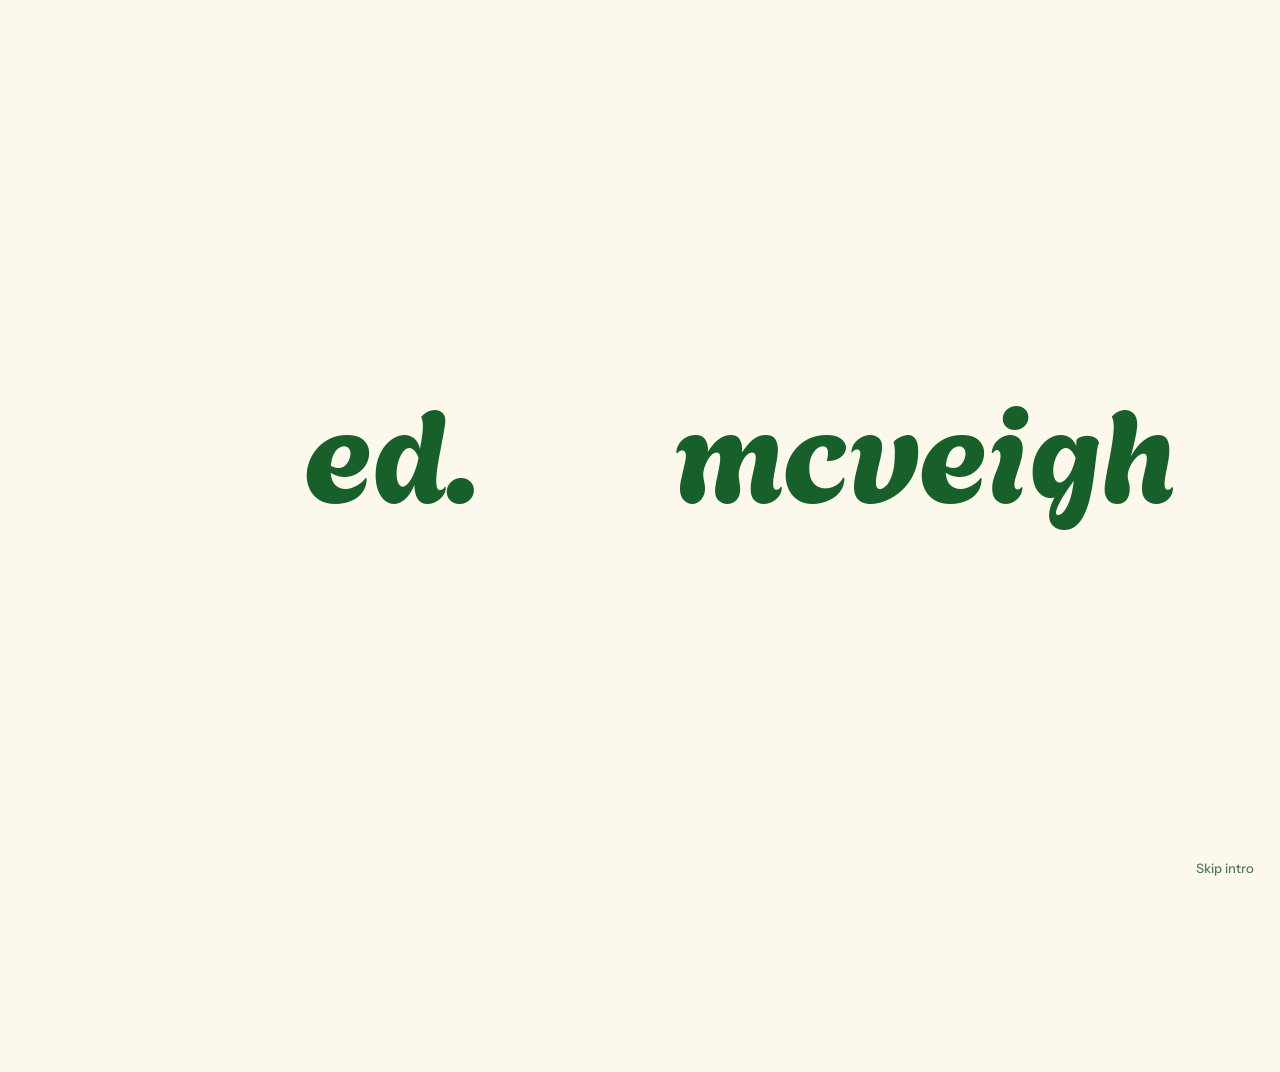
==== commit dfebd448: "Count visits with Umami (no cookies), track cart, checkout and on-view emails Page views are sent pe" ====
--- a/landing/index.html
+++ b/landing/index.html
@@ -222,6 +222,8 @@
 const PORTRAITS_ON_SHOP = true;
 
 const SHOP = location.hostname.endsWith('pages.dev') ? 'https://edmcveigh-shop.pages.dev' : 'https://shop.edmcveigh.com';
+// Tags visits from this page so the shop's visit counts (Umami) show they came from the links page.
+const FROM_LINKS = '/?utm_source=links-page&utm_medium=social';
 const ETSY = 'https://www.etsy.com/shop/EdMcveighArt';
 if (SHOP_LIVE) {
   document.getElementById('policiesLink').href = SHOP + '/#policies';
@@ -229,9 +231,9 @@
 }
 
 const LINKS = SHOP_LIVE ? [
-  { label: 'Sticker shop',    sub: 'Glossy, waterproof, die-cut',         href: SHOP + '/#stickers' },
-  { label: 'Original art',    sub: 'One-of-a-kind gouache paintings',     href: SHOP + '/#originals' },
-  { label: 'House portraits', sub: 'Commission a portrait of your home',  ...(PORTRAITS_ON_SHOP ? { href: SHOP + '/#portraits' } : { href: 'https://www.etsy.com/listing/4587496463', external: true }) },
+  { label: 'Sticker shop',    sub: 'Glossy, waterproof, die-cut',         href: SHOP + FROM_LINKS + '#stickers' },
+  { label: 'Original art',    sub: 'One-of-a-kind gouache paintings',     href: SHOP + FROM_LINKS + '#originals' },
+  { label: 'House portraits', sub: 'Commission a portrait of your home',  ...(PORTRAITS_ON_SHOP ? { href: SHOP + FROM_LINKS + '#portraits' } : { href: 'https://www.etsy.com/listing/4587496463', external: true }) },
   { label: 'Shop on Etsy',    sub: 'Prefer Etsy? Same stickers and art',  href: ETSY, external: true },
   { label: 'Wholesale',       sub: 'Faire · for shops and stockists',     href: 'https://faire.com/direct/edmcveighart', external: true },
   // not live yet: set soon to false (or delete the line) once design.edmcveigh.com is up
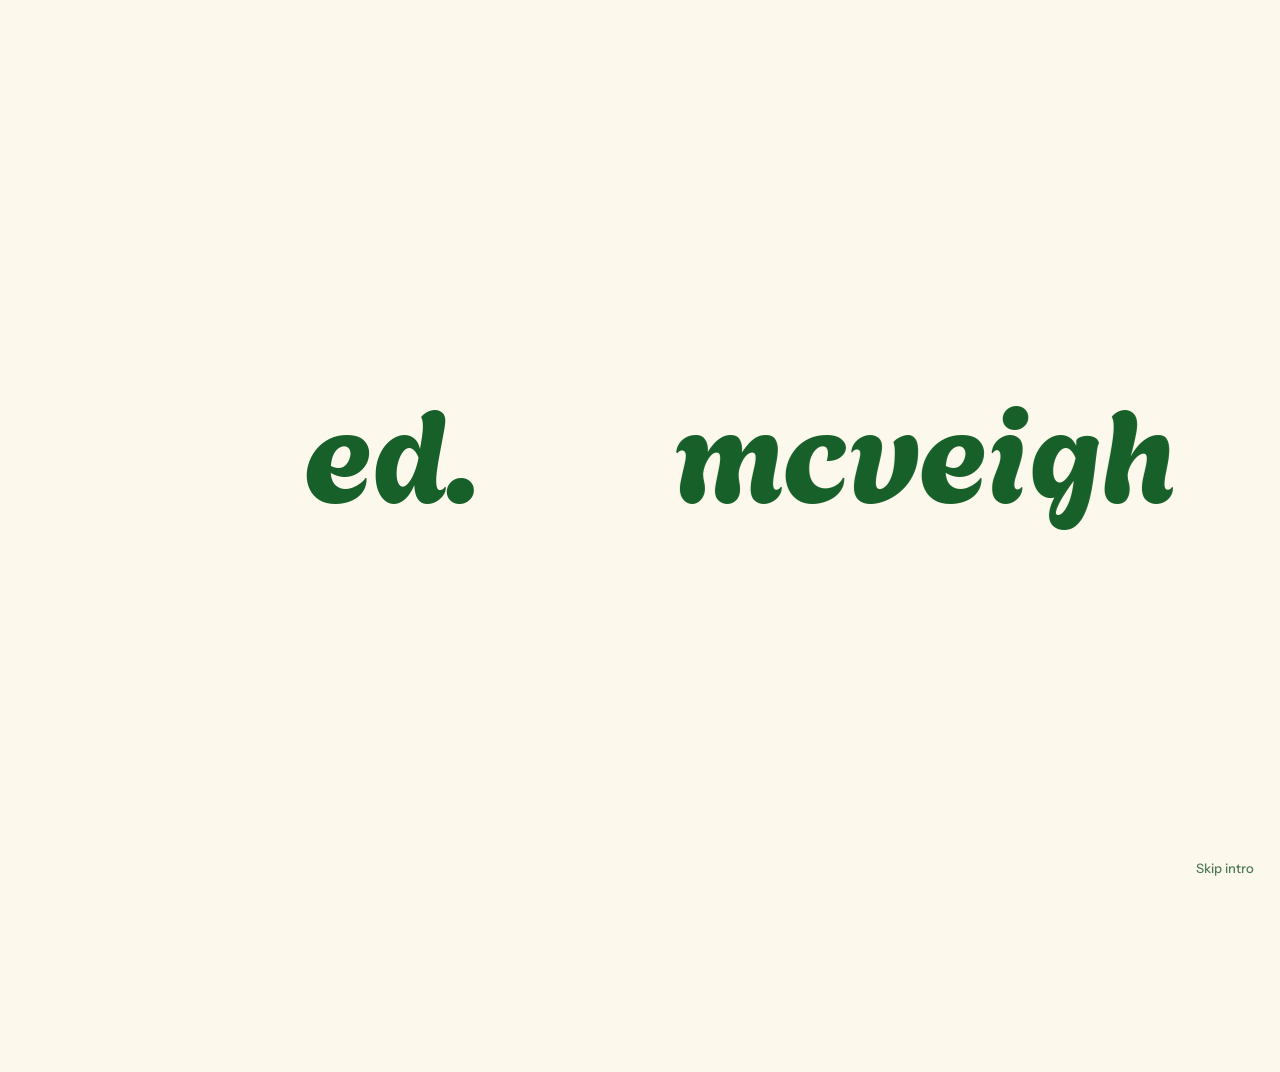
==== commit 38497918: "Replace Umami with the shop's own visit counter and a Stats page /api/hit records page views and a f" ====
--- a/landing/index.html
+++ b/landing/index.html
@@ -258,6 +258,29 @@
   list.appendChild(li);
 });
 
+/* ---------- Visit counts ---------- */
+// Sent to the shop's own counter (no cookies; see the shop's functions/api/hit.js) and shown on
+// shop.edmcveigh.com/stats. Open edmcveigh.com/?nocount once on your own devices so they don't count.
+(() => {
+  const HIT = 'https://shop.edmcveigh.com/api/hit';
+  try {
+    if (new URLSearchParams(location.search).has('nocount')) localStorage.setItem('edm-no-count', '1');
+    if (localStorage.getItem('edm-no-count')) return;
+  } catch (e) { /* storage blocked: count as usual */ }
+  const q = new URLSearchParams(location.search);
+  const send = (extra) => {
+    try {
+      const body = JSON.stringify({ path: '/', ref: document.referrer, source: q.get('utm_source') || '', campaign: q.get('utm_campaign') || '', ...extra });
+      if (!(navigator.sendBeacon && navigator.sendBeacon(HIT, body))) fetch(HIT, { method: 'POST', body, keepalive: true, mode: 'no-cors' }).catch(() => {});
+    } catch (e) { /* counting is optional */ }
+  };
+  send({ kind: 'view' });
+  list.addEventListener('click', (e) => {
+    const a = e.target.closest('a');
+    if (a) send({ kind: 'event', event: 'Link click', product: (a.querySelector('.label') || {}).textContent || a.href });
+  });
+})();
+
 /* ---------- Light / dark toggle ---------- */
 (() => {
   const btn = document.getElementById('modeToggle');
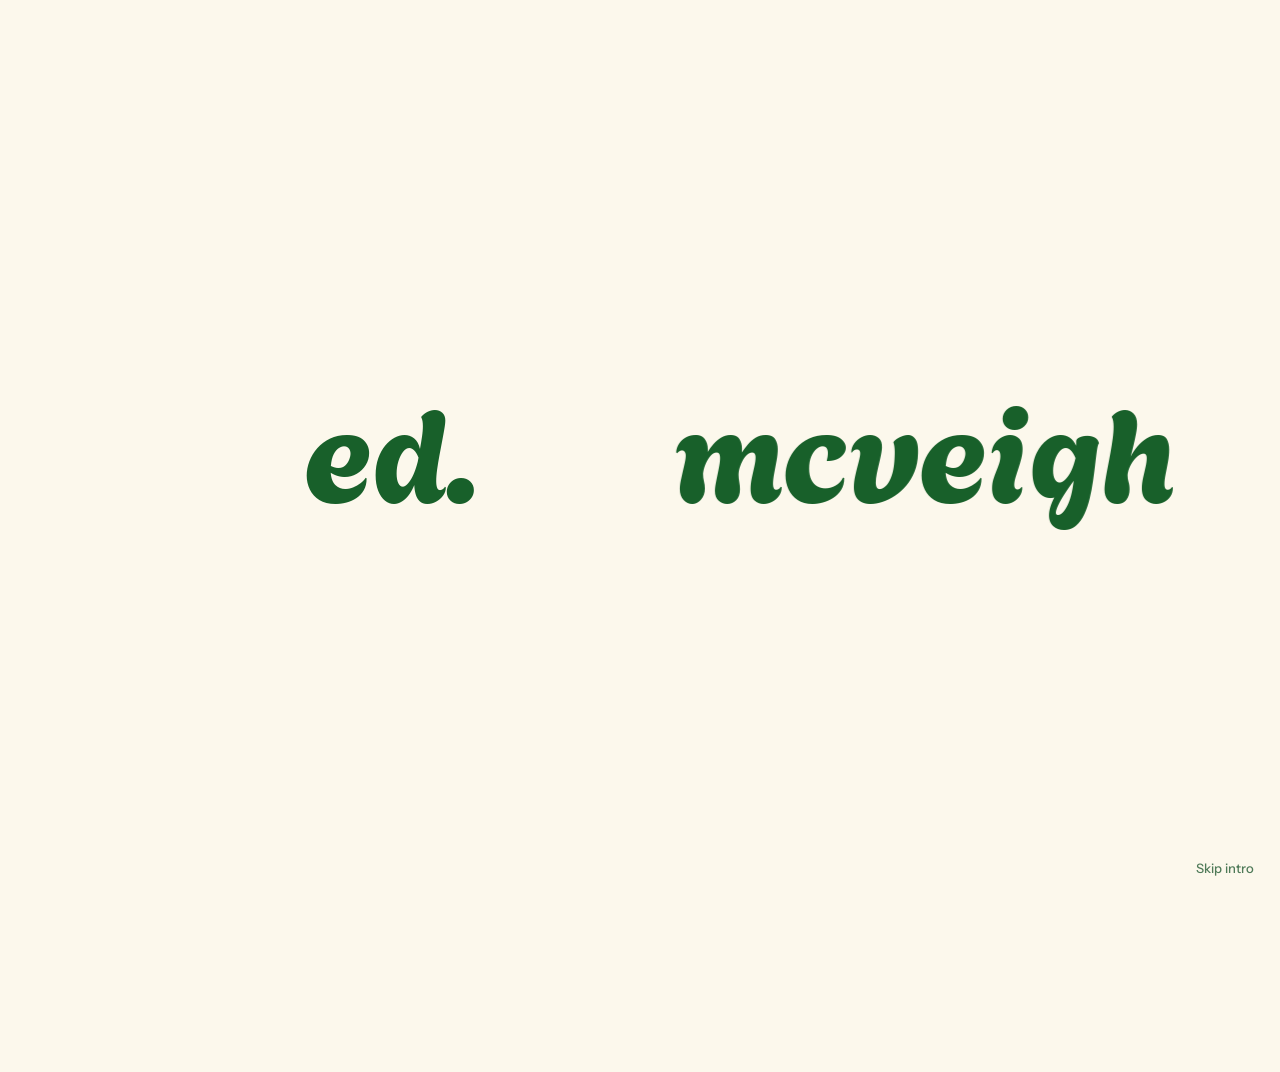
==== commit 6e320294: "Prints live in Original art (Originals / Prints chips), with the same shipping and returns as painti" ====
--- a/landing/index.html
+++ b/landing/index.html
@@ -232,7 +232,7 @@
 
 const LINKS = SHOP_LIVE ? [
   { label: 'Sticker shop',    sub: 'Glossy, waterproof, die-cut',         href: SHOP + FROM_LINKS + '#stickers' },
-  { label: 'Original art',    sub: 'One-of-a-kind gouache paintings',     href: SHOP + FROM_LINKS + '#originals' },
+  { label: 'Original art',    sub: 'Paintings, and signed prints',        href: SHOP + FROM_LINKS + '#originals' },
   { label: 'House portraits', sub: 'Commission a portrait of your home',  ...(PORTRAITS_ON_SHOP ? { href: SHOP + FROM_LINKS + '#portraits' } : { href: 'https://www.etsy.com/listing/4587496463', external: true }) },
   { label: 'Shop on Etsy',    sub: 'Prefer Etsy? Same stickers and art',  href: ETSY, external: true },
   { label: 'Wholesale',       sub: 'Faire · for shops and stockists',     href: 'https://faire.com/direct/edmcveighart', external: true },
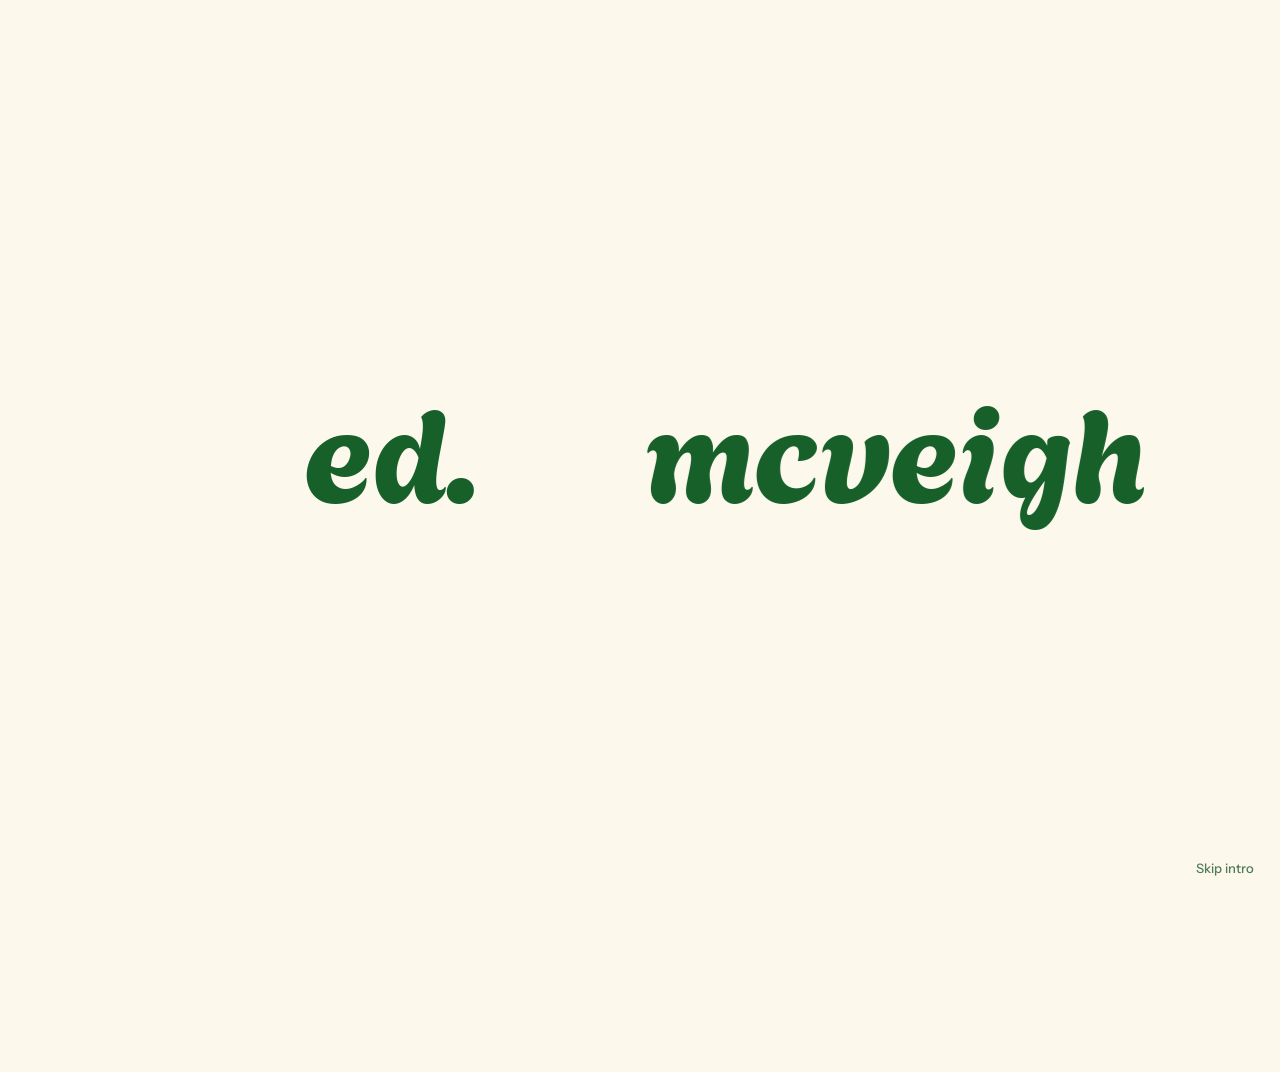
==== commit 160df752: "Intro plays once: links page remembers per visit; shop skips it after the links page Co-Authored-By:" ====
--- a/landing/index.html
+++ b/landing/index.html
@@ -23,8 +23,13 @@
 <link rel="preconnect" href="https://fonts.gstatic.com" crossorigin>
 <link rel="stylesheet" href="https://fonts.googleapis.com/css2?family=Agbalumo&family=Instrument+Sans:wght@400;500;600&display=swap">
 <script>
-  // hide the page content until the intro hands over (only when the intro will actually run)
-  if (!matchMedia('(prefers-reduced-motion: reduce)').matches) document.documentElement.classList.add('intro');
+  // hide the page content until the intro hands over (only when the intro will actually run).
+  // It plays once per visit: not again on a reload or when someone comes Back from a link.
+  (() => {
+    let played = false;
+    try { played = sessionStorage.getItem('edm-links-intro') === '1'; } catch (e) {}
+    if (!played && !matchMedia('(prefers-reduced-motion: reduce)').matches) document.documentElement.classList.add('intro');
+  })();
   // pick light or dark before anything paints: saved choice, else the viewer's own setting
   (() => {
     let m = null;
@@ -301,6 +306,7 @@
 (() => {
   const root = document.documentElement;
   if (!root.classList.contains('intro')) return;
+  try { sessionStorage.setItem('edm-links-intro', '1'); } catch (e) { /* plays again next load; harmless */ }
 
   const slot = document.getElementById('logoSlot');
   const logoStatic = document.getElementById('logoStatic');
